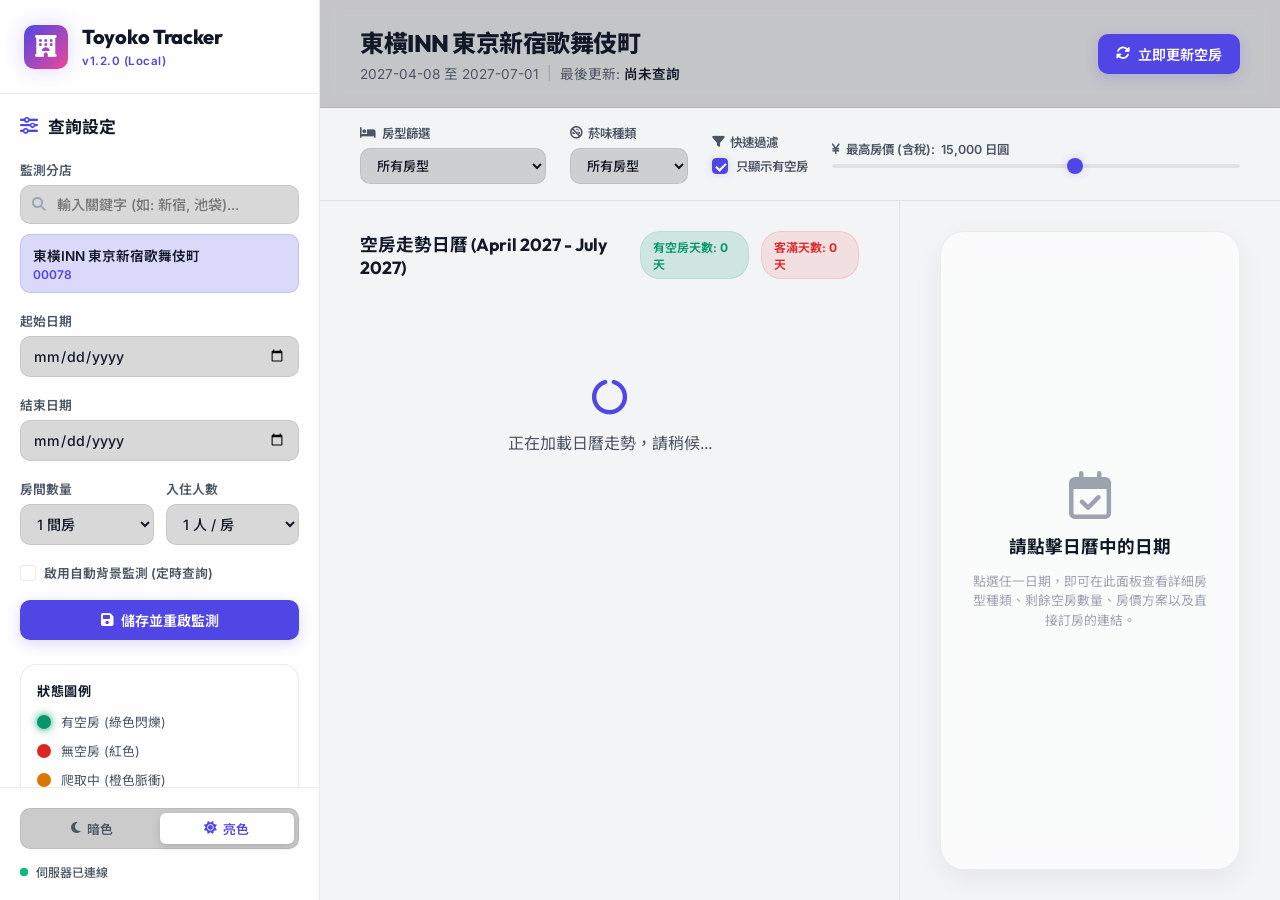
==== index.html @ a218a407 "Add files via upload" ====
<!DOCTYPE html>
<html lang="zh-TW" data-theme="light">
<head>
  <meta charset="UTF-8">
  <meta name="viewport" content="width=device-width, initial-scale=1.0">
  <meta name="theme-color" content="#6366f1">
  <title>東橫INN 空房智慧監測中心</title>
  
  <link rel="manifest" href="./manifest.json">
  <link rel="apple-touch-icon" href="./icon-192.png">
  
  <!-- Google Fonts: Outfit, Inter, Noto Sans TC -->
  <link rel="preconnect" href="https://fonts.googleapis.com">
  <link rel="preconnect" href="https://fonts.gstatic.com" crossorigin>
  <link href="https://fonts.googleapis.com/css2?family=Inter:wght@300;400;500;600;700&family=Outfit:wght@300;400;500;600;700;800&family=Noto+Sans+TC:wght@300;400;500;700&display=swap" rel="stylesheet">
  
  <!-- Local data script loaders (fallback for direct file:// opening) -->
  <script src="./config.js" defer></script>
  <script src="./data.js" defer></script>
  <script src="./hotels_db.js" defer></script>
  
  <!-- Stylesheet -->
  <link rel="stylesheet" href="./style.css">
  
  <!-- FontAwesome Icons (loaded via CDN) -->
  <link rel="stylesheet" href="https://cdnjs.cloudflare.com/ajax/libs/font-awesome/6.4.0/css/all.min.css">
</head>
<body>

  <!-- App Shell -->
  <div class="app-container">
    
    <!-- Sidebar Navigation & Config -->
    <aside class="sidebar">
      <div class="sidebar-header">
        <div class="brand-logo">
          <i class="fa-solid fa-hotel"></i>
        </div>
        <div class="brand-info">
          <h1>Toyoko Tracker</h1>
          <span class="version">v1.2.0 (Local)</span>
        </div>
      </div>

      <!-- Search Settings Card -->
      <div class="sidebar-content">
        <div class="settings-card">
          <div class="card-header">
            <i class="fa-solid fa-sliders"></i>
            <h2>查詢設定</h2>
          </div>
          
          <div class="settings-group">
            <!-- Hotel Selector -->
            <label for="hotel-search-input">監測分店</label>
            <div class="hotel-search-container">
              <div class="input-with-icon">
                <i class="fa-solid fa-magnifying-glass search-icon"></i>
                <input type="text" id="hotel-search-input" placeholder="輸入關鍵字 (如: 新宿, 池袋)..." autocomplete="off">
                <i class="fa-solid fa-circle-xmark clear-icon" id="clear-hotel-search" style="display:none;"></i>
              </div>
              <!-- Autocomplete dropdown list -->
              <div id="hotel-dropdown-list" class="autocomplete-dropdown" style="display:none;"></div>
            </div>
            <div id="selected-hotel-display" class="selected-hotel-badge">
              <span class="hotel-name">東橫INN 東京新宿歌舞伎町</span>
              <span class="hotel-code">00078</span>
            </div>
          </div>

          <div class="settings-group">
            <label for="start-date-input">起始日期</label>
            <input type="date" id="start-date-input" min="2026-06-06">
          </div>
          <div class="settings-group">
            <label for="end-date-input">結束日期</label>
            <input type="date" id="end-date-input" min="2026-06-06">
          </div>

          <div class="settings-row">
            <div class="settings-group">
              <label for="room-count-select">房間數量</label>
              <select id="room-count-select">
                <option value="1" selected>1 間房</option>
                <option value="2">2 間房</option>
                <option value="3">3 間房</option>
              </select>
            </div>
            <div class="settings-group">
              <label for="people-count-select">入住人數</label>
              <select id="people-count-select">
                <option value="1" selected>1 人 / 房</option>
                <option value="2">2 人 / 房</option>
                <option value="3">3 人 / 房</option>
              </select>
            </div>
          </div>

          <div class="settings-group">
            <label class="custom-checkbox">
              <input type="checkbox" id="auto-monitor-checkbox">
              <span class="checkmark"></span>
              <span>啟用自動背景監測 (定時查詢)</span>
            </label>
          </div>

          <div class="settings-group" id="monitor-interval-group" style="display: none;">
            <label for="monitor-interval-select">監測頻率</label>
            <select id="monitor-interval-select">
              <option value="10">每 10 分鐘</option>
              <option value="30" selected>每 30 分鐘</option>
              <option value="60">每 1 小時</option>
              <option value="120">每 2 小時</option>
              <option value="240">每 4 小時</option>
            </select>
          </div>

          <button id="save-config-btn" class="btn btn-primary">
            <i class="fa-solid fa-floppy-disk"></i>
            <span>儲存並重啟監測</span>
          </button>

          <div id="github-controls" style="display: none; flex-direction: column; gap: 10px; margin-top: 10px;">
            <button id="download-config-btn" class="btn btn-accent btn-block">
              <i class="fa-solid fa-download"></i>
              <span>下載雲端設定檔 (config.json)</span>
            </button>
            <button id="show-deploy-guide-btn" class="btn btn-primary btn-block" style="background: var(--color-primary);">
              <i class="fa-solid fa-book-open"></i>
              <span>GitHub 部署說明指引</span>
            </button>
          </div>
        </div>
        
        <!-- Legend Box -->
        <div class="legend-card">
          <h3>狀態圖例</h3>
          <div class="legend-list">
            <div class="legend-item">
              <span class="legend-color color-available"></span>
              <span>有空房 (綠色閃爍)</span>
            </div>
            <div class="legend-item">
              <span class="legend-color color-full"></span>
              <span>無空房 (紅色)</span>
            </div>
            <div class="legend-item">
              <span class="legend-color color-loading"></span>
              <span>爬取中 (橙色脈衝)</span>
            </div>
            <div class="legend-item">
              <span class="legend-color color-unchecked"></span>
              <span>未查詢 / 範圍外 (灰色)</span>
            </div>
          </div>
        </div>
      </div>
      
      <!-- Theme Switcher & Status -->
      <div class="sidebar-footer">
        <div class="theme-toggle">
          <button id="theme-btn-dark"><i class="fa-solid fa-moon"></i> 暗色</button>
          <button id="theme-btn-light" class="active"><i class="fa-solid fa-sun"></i> 亮色</button>
        </div>
        <div class="connection-status">
          <span class="ping-dot green"></span>
          <span class="status-text">伺服器已連線</span>
        </div>
      </div>
    </aside>

    <!-- Main Workspace -->
    <main class="main-workspace">
      
      <!-- Top Status Header -->
      <header class="top-header">
        <div class="header-left">
          <h2 id="dashboard-title">東橫INN 東京新宿歌舞伎町</h2>
          <p class="header-subtitle">
            <span id="date-range-display">2027-04-08 至 2027-07-01</span>
            <span class="separator">|</span>
            <span>最後更新: <span id="last-updated-display">尚未查詢</span></span>
          </p>
        </div>
        
        <div class="header-right">
          <!-- Refresh controls -->
          <div class="action-buttons">
            <button id="refresh-now-btn" class="btn btn-accent">
              <i class="fa-solid fa-rotate"></i>
              <span>立即更新空房</span>
            </button>
            <button id="stop-crawl-btn" class="btn btn-danger" style="display:none;">
              <i class="fa-solid fa-circle-stop"></i>
              <span>停止查詢</span>
            </button>
          </div>
        </div>
      </header>

      <!-- Progress Overlay Panel (Shows when crawling) -->
      <div id="crawler-progress-bar-container" class="progress-bar-container" style="display:none;">
        <div class="progress-bar-header">
          <div class="progress-status">
            <i class="fa-solid fa-circle-notch fa-spin status-spinner"></i>
            <span id="crawler-status-message">正在初始化爬蟲...</span>
          </div>
          <span id="crawler-progress-percent" class="progress-percent">0%</span>
        </div>
        <div class="progress-track">
          <div id="crawler-progress-fill" class="progress-fill" style="width: 0%;"></div>
        </div>
      </div>

      <!-- Filters Panel -->
      <div class="filters-bar">
        <div class="filter-item">
          <label for="filter-room-type"><i class="fa-solid fa-bed"></i> 房型篩選</label>
          <select id="filter-room-type">
            <option value="all">所有房型</option>
            <option value="single">單人房 (Single)</option>
            <option value="double">雙人房 (Double / Twin)</option>
          </select>
        </div>

        <div class="filter-item">
          <label for="filter-smoking"><i class="fa-solid fa-ban-smoking"></i> 菸味種類</label>
          <select id="filter-smoking">
            <option value="all">所有房型</option>
            <option value="non-smoking">禁菸房 Only</option>
            <option value="smoking">吸菸房 Only</option>
          </select>
        </div>

        <div class="filter-item">
          <label><i class="fa-solid fa-filter"></i> 快速過濾</label>
          <div class="checkbox-group">
            <label class="custom-checkbox">
              <input type="checkbox" id="filter-only-vacant" checked>
              <span class="checkmark"></span>
              <span>只顯示有空房</span>
            </label>
          </div>
        </div>
        
        <div class="filter-item flex-grow">
          <label for="filter-price-range"><i class="fa-solid fa-yen-sign"></i> 最高房價 (含稅): <span id="price-limit-display">15,000 日圓</span></label>
          <div class="range-slider-wrap">
            <input type="range" id="filter-price-range" min="5000" max="30000" step="500" value="20000">
          </div>
        </div>
      </div>

      <!-- Main Board Content -->
      <div class="dashboard-grid">
        
        <!-- Left Side: Heatmap Calendar Panel -->
        <section class="calendar-section">
          <div class="section-header">
            <h3>空房走勢日曆 (April 2027 - July 2027)</h3>
            <div class="summary-stats">
              <span class="badge badge-success">有空房天數: <strong id="total-available-days">0</strong> 天</span>
              <span class="badge badge-danger">客滿天數: <strong id="total-full-days">0</strong> 天</span>
            </div>
          </div>
          
          <div id="calendars-container" class="calendars-scroll-grid">
            <!-- Dynamically populated monthly calendars will be inserted here -->
            <div class="skeleton-placeholder">
              <i class="fa-solid fa-circle-notch fa-spin"></i>
              <p>正在加載日曆走勢，請稍候...</p>
            </div>
          </div>
        </section>
        
        <!-- Right Side: Date Detail Panel -->
        <section class="detail-section">
          <div class="detail-card glass">
            
            <div id="detail-header-empty" class="detail-empty-state">
              <i class="fa-regular fa-calendar-check"></i>
              <h4>請點擊日曆中的日期</h4>
              <p>點選任一日期，即可在此面板查看詳細房型種類、剩餘空房數量、房價方案以及直接訂房的連結。</p>
            </div>
            
            <div id="detail-content" style="display:none;">
              <div class="detail-card-header">
                <div class="detail-date-title">
                  <h3 id="selected-detail-date">2027-04-08</h3>
                  <span id="selected-detail-weekday" class="weekday-badge">星期四</span>
                </div>
                <div class="detail-hotel-badge" id="selected-detail-hotel">
                  東橫INN 新宿歌舞伎町
                </div>
              </div>

              <!-- Available Room List -->
              <div class="room-list-container">
                <h4>當日房型清單</h4>
                <div id="detail-rooms-list" class="rooms-list">
                  <!-- Dynamically populated room type cards -->
                </div>
              </div>

              <!-- Action buttons inside details panel -->
              <div class="detail-actions">
                <a id="direct-booking-link" href="#" target="_blank" class="btn btn-primary btn-block">
                  <i class="fa-solid fa-external-link"></i>
                  <span>前往東橫INN官網預訂此日</span>
                </a>
              </div>
            </div>
            
          </div>
        </section>

      </div>
    </main>
  </div>

  <!-- GitHub Deployment Guide Modal -->
  <div id="deploy-modal" class="modal-overlay" style="display: none;">
    <div class="modal-content glass">
      <div class="modal-header">
        <h3><i class="fa-solid fa-cloud-arrow-up"></i> GitHub 雲端部署指引說明</h3>
        <button id="close-modal-btn" class="modal-close-btn">&times;</button>
      </div>
      <div class="modal-body">
        <ol class="guide-steps">
          <li>
            <strong>第一步：註冊 GitHub 並建立儲存庫 (Repository)</strong>
            <p>前往 <a href="https://github.com/" target="_blank">GitHub 官網</a> 註冊帳號，然後建立一個全新的「公開 (Public)」儲存庫，命名為 <code>toyoko-tracker</code>。</p>
          </li>
          <li>
            <strong>第二步：上傳專案檔案</strong>
            <p>將目前資料夾中的所有程式檔案（包含 <code>index.html</code>, <code>style.css</code>, <code>app.js</code>, <code>crawl.js</code>, <code>manifest.json</code>, <code>sw.js</code>, <code>config.json</code>, <code>availability.json</code>...等）上傳到您剛建立的 GitHub 儲存庫中。（<code>.bat</code> 檔可不上傳）</p>
          </li>
          <li>
            <strong>第三步：建立 Telegram 機器人取得 Bot Token</strong>
            <p>在 Telegram 中搜尋並與官方的 <code>@BotFather</code> 開始對話，輸入指令 <code>/newbot</code>。按照指示為您的機器人命名並設定使用者名稱，成功後 <code>@BotFather</code> 會提供一串 **API Token**（例如：<code>123456:ABC-def...</code>），請複製下來。</p>
          </li>
          <li>
            <strong>第四步：取得您的 Telegram 個人 Chat ID</strong>
            <p>在 Telegram 中搜尋並與 <code>@userinfobot</code> 或 <code>@GetIDsBot</code> 開始對話，發送任何訊息給它，它會立刻回覆您的個人 **Id** 數字（例如：<code>987654321</code>），這就是您的 Chat ID，請複製下來。</p>
          </li>
          <li>
            <strong>第五步：在 GitHub 中設定加密 Secrets</strong>
            <p>在您的 GitHub 專案頁面中，點擊上排的 <strong>Settings</strong> -> 點選左欄 <strong>Secrets and variables</strong> 中的 <strong>Actions</strong> -> 點擊 <strong>New repository secret</strong>，建立以下兩個 Secrets：
              <br>1. 名稱：<code>TELEGRAM_BOT_TOKEN</code>，內容：貼上您的 Bot Token。
              <br>2. 名稱：<code>TELEGRAM_CHAT_ID</code>，內容：貼上您的個人 Chat ID 數字。
            </p>
          </li>
          <li>
            <strong>第六步：開啟 GitHub Pages 靜態網站網頁</strong>
            <p>在 <strong>Settings</strong> 頁面點擊左側的 <strong>Pages</strong> -> 將 Build and deployment 來源設為 <strong>Deploy from a branch</strong> -> Branch 選擇 <strong>main</strong>，目錄選擇 <strong>/ (root)</strong> -> 點擊 <strong>Save</strong>。</p>
          </li>
          <li>
            <strong>大功告成！</strong>
            <p>大約 1 分鐘後，您的網站將部署在 <code>https://[您的GitHub帳號].github.io/toyoko-tracker/</code>！雲端機器人會每 30 分鐘在背景幫您抓取，有房時會直接傳送 Telegram 訊息到您的手機！</p>
          </li>
        </ol>
      </div>
    </div>
  </div>

  <!-- Custom Tooltip -->
  <div id="calendar-tooltip" class="calendar-tooltip" style="display: none;"></div>

  <!-- Scripts -->
  <script src="./app.js"></script>
</body>
</html>
---- style.css ----
/* style.css */
/* Modern, Premium Glassmorphism Design System for Toyoko Tracker */

/* ==========================================
   1. DESIGN SYSTEM & CSS VARIABLES
   ========================================== */
:root {
  /* Common variables */
  --font-display: 'Outfit', 'Noto Sans TC', system-ui, sans-serif;
  --font-body: 'Inter', 'Noto Sans TC', system-ui, sans-serif;
  
  --radius-xs: 6px;
  --radius-sm: 10px;
  --radius-md: 16px;
  --radius-lg: 24px;
  
  --transition-fast: 0.15s cubic-bezier(0.4, 0, 0.2, 1);
  --transition-normal: 0.3s cubic-bezier(0.4, 0, 0.2, 1);
  --transition-slow: 0.5s cubic-bezier(0.4, 0, 0.2, 1);
  
  --sidebar-width: 320px;
  
  /* HSL Tailored Color Palette - Default Dark Theme */
  --bg-base: #0a0a0f;
  --bg-sidebar: rgba(13, 13, 20, 0.75);
  --bg-card: rgba(22, 22, 33, 0.5);
  --bg-card-solid: #161621;
  --border-color: rgba(255, 255, 255, 0.08);
  --border-focus: rgba(99, 102, 241, 0.5);
  
  --color-primary: #6366f1; /* Indigo */
  --color-primary-glow: rgba(99, 102, 241, 0.3);
  --color-accent: #f43f5e; /* Rose */
  --color-accent-glow: rgba(244, 63, 94, 0.3);
  
  --color-text-primary: #f4f4f5;
  --color-text-secondary: #a1a1aa;
  --color-text-muted: #52525b;
  
  /* Status Colors */
  --color-available: #10b981;
  --color-available-glow: rgba(16, 185, 129, 0.25);
  --color-available-hover: #34d399;
  
  --color-full: #ef4444;
  --color-full-glow: rgba(239, 68, 68, 0.15);
  
  --color-crawling: #f59e0b;
  --color-crawling-glow: rgba(245, 158, 11, 0.25);
  
  --color-unchecked: #27272a;
  
  --glass-bg: rgba(20, 20, 30, 0.55);
  --glass-border: rgba(255, 255, 255, 0.07);
  --glass-blur: 16px;
  --shadow-lg: 0 10px 40px rgba(0, 0, 0, 0.5);
  
  --gradient-welcome: linear-gradient(135deg, #1e1b4b 0%, #0c0a1f 100%);
  --glow-intensity: 0.15;
}

/* Light Theme Variables */
html[data-theme="light"] {
  --bg-base: #f3f4f6;
  --bg-sidebar: rgba(255, 255, 255, 0.85);
  --bg-card: rgba(255, 255, 255, 0.65);
  --bg-card-solid: #ffffff;
  --border-color: rgba(0, 0, 0, 0.08);
  --border-focus: rgba(79, 70, 229, 0.5);
  
  --color-primary: #4f46e5; /* Indigo Darker */
  --color-primary-glow: rgba(79, 70, 229, 0.2);
  --color-accent: #e11d48; /* Rose Darker */
  --color-accent-glow: rgba(225, 29, 72, 0.2);
  
  --color-text-primary: #111827;
  --color-text-secondary: #4b5563;
  --color-text-muted: #9ca3af;
  
  /* Status Colors */
  --color-available: #059669;
  --color-available-glow: rgba(5, 150, 105, 0.15);
  --color-available-hover: #10b981;
  
  --color-full: #dc2626;
  --color-full-glow: rgba(220, 38, 38, 0.1);
  
  --color-crawling: #d97706;
  --color-crawling-glow: rgba(217, 119, 6, 0.2);
  
  --color-unchecked: #e5e7eb;
  
  --glass-bg: rgba(255, 255, 255, 0.6);
  --glass-border: rgba(0, 0, 0, 0.06);
  --glass-blur: 16px;
  --shadow-lg: 0 10px 30px rgba(0, 0, 0, 0.06);
  
  --gradient-welcome: linear-gradient(135deg, #e0e7ff 0%, #f3f4f6 100%);
  --glow-intensity: 0.05;
}

/* ==========================================
   2. BASE RESET & GENERAL STYLES
   ========================================== */
* {
  box-sizing: border-box;
  margin: 0;
  padding: 0;
}

body {
  background-color: var(--bg-base);
  color: var(--color-text-primary);
  font-family: var(--font-body);
  overflow: hidden;
  height: 100vh;
  display: flex;
  transition: background-color var(--transition-normal), color var(--transition-normal);
}

input, select, button {
  font-family: inherit;
  color: inherit;
}

/* Scrollbar Styles */
::-webkit-scrollbar {
  width: 8px;
  height: 8px;
}
::-webkit-scrollbar-track {
  background: transparent;
}
::-webkit-scrollbar-thumb {
  background: var(--color-text-muted);
  border-radius: 4px;
}
::-webkit-scrollbar-thumb:hover {
  background: var(--color-text-secondary);
}

/* ==========================================
   3. APP CONTAINER & SIDEBAR
   ========================================== */
.app-container {
  display: flex;
  width: 100vw;
  height: 100vh;
  overflow: hidden;
}

.sidebar {
  width: var(--sidebar-width);
  height: 100%;
  background: var(--bg-sidebar);
  backdrop-filter: blur(var(--glass-blur));
  border-right: 1px solid var(--border-color);
  display: flex;
  flex-direction: column;
  flex-shrink: 0;
  transition: all var(--transition-normal);
  z-index: 10;
}

.sidebar-header {
  padding: 24px;
  display: flex;
  align-items: center;
  gap: 14px;
  border-bottom: 1px solid var(--border-color);
}

.brand-logo {
  width: 44px;
  height: 44px;
  border-radius: var(--radius-sm);
  background: linear-gradient(135deg, var(--color-primary) 0%, #ec4899 100%);
  display: flex;
  align-items: center;
  justify-content: center;
  color: #ffffff;
  box-shadow: 0 0 20px var(--color-primary-glow);
  font-size: 1.35rem;
}

.brand-info h1 {
  font-family: var(--font-display);
  font-size: 1.25rem;
  font-weight: 800;
  letter-spacing: -0.3px;
}

.brand-info .version {
  font-size: 0.72rem;
  color: var(--color-primary);
  font-weight: 600;
  letter-spacing: 0.5px;
}

.sidebar-content {
  flex: 1;
  overflow-y: auto;
  padding: 20px;
  display: flex;
  flex-direction: column;
  gap: 24px;
}

/* Settings Card */
.settings-card {
  display: flex;
  flex-direction: column;
  gap: 18px;
}

.card-header {
  display: flex;
  align-items: center;
  gap: 10px;
  margin-bottom: 4px;
}

.card-header i {
  color: var(--color-primary);
  font-size: 1.1rem;
}

.card-header h2 {
  font-family: var(--font-display);
  font-size: 1.05rem;
  font-weight: 700;
}

.settings-group {
  display: flex;
  flex-direction: column;
  gap: 6px;
}

.settings-group label {
  font-size: 0.8rem;
  font-weight: 600;
  color: var(--color-text-secondary);
}

/* Hotel Search / Autocomplete Box */
.hotel-search-container {
  position: relative;
}

.input-with-icon {
  position: relative;
  width: 100%;
}

.input-with-icon input {
  width: 100%;
  padding: 10px 36px 10px 36px;
  border: 1px solid var(--border-color);
  border-radius: var(--radius-sm);
  background: rgba(0, 0, 0, 0.15);
  font-size: 0.88rem;
  font-weight: 500;
  transition: all var(--transition-fast);
}

.input-with-icon input:focus {
  outline: none;
  border-color: var(--color-primary);
  background: var(--bg-card-solid);
  box-shadow: 0 0 0 3px var(--color-primary-glow);
}

.search-icon {
  position: absolute;
  left: 12px;
  top: 50%;
  transform: translateY(-50%);
  color: var(--color-text-muted);
  font-size: 0.85rem;
}

.clear-icon {
  position: absolute;
  right: 12px;
  top: 50%;
  transform: translateY(-50%);
  color: var(--color-text-muted);
  font-size: 0.95rem;
  cursor: pointer;
}

.clear-icon:hover {
  color: var(--color-text-secondary);
}

.autocomplete-dropdown {
  position: absolute;
  top: calc(100% + 6px);
  left: 0;
  right: 0;
  max-height: 280px;
  overflow-y: auto;
  background: var(--bg-card-solid);
  border: 1px solid var(--border-color);
  border-radius: var(--radius-sm);
  box-shadow: var(--shadow-lg);
  z-index: 50;
}

.autocomplete-group-title {
  padding: 8px 12px 4px;
  font-size: 0.7rem;
  font-weight: 700;
  text-transform: uppercase;
  color: var(--color-primary);
  letter-spacing: 0.8px;
  background: rgba(0, 0, 0, 0.05);
}

.autocomplete-item {
  padding: 10px 12px;
  font-size: 0.85rem;
  cursor: pointer;
  transition: all var(--transition-fast);
  display: flex;
  justify-content: space-between;
  align-items: center;
}

.autocomplete-item:hover {
  background: var(--color-primary-glow);
  color: #ffffff;
}

.autocomplete-item .hotel-code-badge {
  font-size: 0.72rem;
  padding: 2px 6px;
  background: var(--border-color);
  border-radius: 4px;
  color: var(--color-text-secondary);
}

.selected-hotel-badge {
  display: flex;
  flex-direction: column;
  gap: 2px;
  padding: 10px 12px;
  background: var(--color-primary-glow);
  border: 1px solid rgba(99, 102, 241, 0.2);
  border-radius: var(--radius-sm);
  margin-top: 4px;
}

.selected-hotel-badge .hotel-name {
  font-size: 0.85rem;
  font-weight: 600;
  color: var(--color-text-primary);
}

.selected-hotel-badge .hotel-code {
  font-size: 0.75rem;
  color: var(--color-primary);
  font-weight: 600;
}

.settings-row {
  display: flex;
  gap: 12px;
}

.settings-row .settings-group {
  flex: 1;
}

.settings-card input[type="date"],
.settings-card select {
  width: 100%;
  padding: 10px 12px;
  border: 1px solid var(--border-color);
  border-radius: var(--radius-sm);
  background: rgba(0, 0, 0, 0.15);
  font-size: 0.88rem;
  font-weight: 500;
  transition: all var(--transition-fast);
}

.settings-card input[type="date"]:focus,
.settings-card select:focus {
  outline: none;
  border-color: var(--color-primary);
  background: var(--bg-card-solid);
  box-shadow: 0 0 0 3px var(--color-primary-glow);
}

/* Legend Card */
.legend-card {
  padding: 16px;
  background: rgba(255, 255, 255, 0.02);
  border: 1px solid var(--border-color);
  border-radius: var(--radius-md);
}

.legend-card h3 {
  font-size: 0.82rem;
  font-weight: 700;
  text-transform: uppercase;
  letter-spacing: 0.5px;
  margin-bottom: 12px;
}

.legend-list {
  display: flex;
  flex-direction: column;
  gap: 10px;
}

.legend-item {
  display: flex;
  align-items: center;
  gap: 10px;
  font-size: 0.8rem;
  color: var(--color-text-secondary);
}

.legend-color {
  width: 14px;
  height: 14px;
  border-radius: 50%;
  display: inline-block;
  flex-shrink: 0;
}

.color-available {
  background-color: var(--color-available);
  box-shadow: 0 0 8px var(--color-available);
  animation: pulse-green 2s infinite;
}

.color-full {
  background-color: var(--color-full);
}

.color-loading {
  background-color: var(--color-crawling);
  animation: pulse-orange 1.5s infinite;
}

.color-unchecked {
  background-color: var(--color-unchecked);
  border: 1px solid rgba(255,255,255,0.05);
}

/* Sidebar Footer */
.sidebar-footer {
  padding: 20px;
  border-top: 1px solid var(--border-color);
  display: flex;
  flex-direction: column;
  gap: 14px;
}

.theme-toggle {
  display: flex;
  background: rgba(0, 0, 0, 0.2);
  border: 1px solid var(--border-color);
  border-radius: var(--radius-sm);
  padding: 4px;
}

.theme-toggle button {
  flex: 1;
  padding: 6px 0;
  border: none;
  background: transparent;
  font-size: 0.8rem;
  font-weight: 600;
  border-radius: var(--radius-xs);
  cursor: pointer;
  display: flex;
  align-items: center;
  justify-content: center;
  gap: 6px;
  color: var(--color-text-secondary);
  transition: all var(--transition-fast);
}

.theme-toggle button.active {
  background: var(--bg-card-solid);
  color: var(--color-primary);
  box-shadow: 0 2px 8px rgba(0, 0, 0, 0.15);
}

.connection-status {
  display: flex;
  align-items: center;
  gap: 8px;
  font-size: 0.75rem;
  color: var(--color-text-secondary);
  font-weight: 500;
}

.ping-dot {
  width: 8px;
  height: 8px;
  border-radius: 50%;
  position: relative;
}

.ping-dot.green {
  background-color: #10b981;
}

.ping-dot.green::after {
  content: '';
  position: absolute;
  width: 100%;
  height: 100%;
  background-color: #10b981;
  border-radius: 50%;
  animation: ping 1.5s infinite;
  left: 0;
  top: 0;
}

/* ==========================================
   4. MAIN WORKSPACE
   ========================================== */
.main-workspace {
  flex: 1;
  height: 100%;
  display: flex;
  flex-direction: column;
  overflow: hidden;
  position: relative;
}

/* Header */
.top-header {
  padding: 24px 40px;
  border-bottom: 1px solid var(--border-color);
  display: flex;
  justify-content: space-between;
  align-items: center;
  background: rgba(10, 10, 15, 0.2);
  backdrop-filter: blur(10px);
}

.header-left h2 {
  font-family: var(--font-display);
  font-size: 1.5rem;
  font-weight: 800;
  letter-spacing: -0.5px;
}

.header-subtitle {
  font-size: 0.85rem;
  color: var(--color-text-secondary);
  display: flex;
  align-items: center;
  gap: 8px;
  margin-top: 4px;
}

.header-subtitle .separator {
  color: var(--color-text-muted);
}

.header-subtitle #last-updated-display {
  font-weight: 600;
  color: var(--color-text-primary);
}

/* Buttons */
.btn {
  padding: 10px 18px;
  border-radius: var(--radius-sm);
  font-size: 0.88rem;
  font-weight: 600;
  border: none;
  cursor: pointer;
  display: flex;
  align-items: center;
  justify-content: center;
  gap: 8px;
  transition: all var(--transition-fast);
}

.btn-primary {
  background: var(--color-primary);
  color: #ffffff;
  box-shadow: 0 4px 14px var(--color-primary-glow);
}

.btn-primary:hover {
  background: #4f46e5;
  transform: translateY(-1px);
  box-shadow: 0 6px 20px var(--color-primary-glow);
}

.btn-primary:active {
  transform: translateY(0);
}

.btn-accent {
  background: var(--color-primary);
  color: #ffffff;
  box-shadow: 0 4px 14px var(--color-primary-glow);
}

.btn-accent:hover {
  background: #4f46e5;
  transform: translateY(-1px);
}

.btn-danger {
  background: var(--color-accent);
  color: #ffffff;
  box-shadow: 0 4px 14px var(--color-accent-glow);
}

.btn-danger:hover {
  background: #e11d48;
  transform: translateY(-1px);
}

.btn-block {
  width: 100%;
}

/* Progress Bar Panel */
.progress-bar-container {
  padding: 16px 40px;
  background: rgba(245, 158, 11, 0.05);
  border-bottom: 1px solid rgba(245, 158, 11, 0.15);
  display: flex;
  flex-direction: column;
  gap: 8px;
}

.progress-bar-header {
  display: flex;
  justify-content: space-between;
  align-items: center;
  font-size: 0.85rem;
}

.progress-status {
  display: flex;
  align-items: center;
  gap: 8px;
  font-weight: 600;
  color: var(--color-crawling);
}

.status-spinner {
  font-size: 0.95rem;
}

.progress-percent {
  font-weight: 700;
  color: var(--color-crawling);
}

.progress-track {
  height: 6px;
  background: rgba(255, 255, 255, 0.05);
  border-radius: 3px;
  overflow: hidden;
  position: relative;
}

.progress-fill {
  height: 100%;
  background: linear-gradient(90deg, #f59e0b, #fbbf24);
  border-radius: 3px;
  width: 0%;
  transition: width 0.3s ease-out;
  box-shadow: 0 0 10px rgba(245, 158, 11, 0.5);
}

/* Filters Bar */
.filters-bar {
  padding: 16px 40px;
  background: rgba(255, 255, 255, 0.01);
  border-bottom: 1px solid var(--border-color);
  display: flex;
  align-items: center;
  gap: 24px;
  flex-wrap: wrap;
}

.filter-item {
  display: flex;
  flex-direction: column;
  gap: 6px;
}

.filter-item.flex-grow {
  flex: 1;
  min-width: 220px;
}

.filter-item label {
  font-size: 0.78rem;
  font-weight: 600;
  color: var(--color-text-secondary);
  display: flex;
  align-items: center;
  gap: 6px;
}

.filter-item select {
  padding: 8px 12px;
  border-radius: var(--radius-sm);
  background: rgba(0, 0, 0, 0.15);
  border: 1px solid var(--border-color);
  font-size: 0.82rem;
  font-weight: 500;
}

.filter-item select:focus {
  outline: none;
  border-color: var(--color-primary);
}

/* Checkbox Styling */
.custom-checkbox {
  display: flex;
  align-items: center;
  position: relative;
  padding-left: 24px;
  cursor: pointer;
  font-size: 0.82rem;
  font-weight: 600;
  user-select: none;
}

.custom-checkbox input {
  position: absolute;
  opacity: 0;
  cursor: pointer;
  height: 0;
  width: 0;
}

.checkmark {
  position: absolute;
  left: 0;
  height: 16px;
  width: 16px;
  background-color: rgba(255, 255, 255, 0.05);
  border: 1px solid var(--border-color);
  border-radius: 4px;
  transition: all var(--transition-fast);
}

.custom-checkbox:hover input ~ .checkmark {
  border-color: var(--color-primary);
}

.custom-checkbox input:checked ~ .checkmark {
  background-color: var(--color-primary);
  border-color: var(--color-primary);
  box-shadow: 0 0 8px var(--color-primary-glow);
}

.checkmark:after {
  content: "";
  position: absolute;
  display: none;
}

.custom-checkbox input:checked ~ .checkmark:after {
  display: block;
}

.custom-checkbox .checkmark:after {
  left: 5px;
  top: 2px;
  width: 4px;
  height: 8px;
  border: solid white;
  border-width: 0 2px 2px 0;
  transform: rotate(45deg);
}

/* Price Range Slider */
.range-slider-wrap {
  display: flex;
  align-items: center;
  width: 100%;
}

.range-slider-wrap input[type="range"] {
  -webkit-appearance: none;
  width: 100%;
  height: 4px;
  border-radius: 2px;
  background: var(--border-color);
  outline: none;
}

.range-slider-wrap input[type="range"]::-webkit-slider-thumb {
  -webkit-appearance: none;
  appearance: none;
  width: 16px;
  height: 16px;
  border-radius: 50%;
  background: var(--color-primary);
  cursor: pointer;
  box-shadow: 0 0 10px var(--color-primary-glow);
  transition: all var(--transition-fast);
}

.range-slider-wrap input[type="range"]::-webkit-slider-thumb:hover {
  transform: scale(1.2);
}

/* ==========================================
   5. DASHBOARD GRID & CALENDARS
   ========================================== */
.dashboard-grid {
  flex: 1;
  display: flex;
  overflow: hidden;
}

.calendar-section {
  flex: 1;
  padding: 30px 40px;
  display: flex;
  flex-direction: column;
  gap: 20px;
  overflow-y: auto;
  border-right: 1px solid var(--border-color);
}

.section-header {
  display: flex;
  justify-content: space-between;
  align-items: center;
}

.section-header h3 {
  font-family: var(--font-display);
  font-size: 1.1rem;
  font-weight: 700;
}

.summary-stats {
  display: flex;
  gap: 12px;
}

.badge {
  padding: 6px 12px;
  border-radius: 20px;
  font-size: 0.75rem;
  font-weight: 600;
}

.badge-success {
  background: var(--color-available-glow);
  color: var(--color-available);
  border: 1px solid rgba(16, 185, 129, 0.15);
}

.badge-danger {
  background: var(--color-full-glow);
  color: var(--color-full);
  border: 1px solid rgba(239, 68, 68, 0.15);
}

.calendars-scroll-grid {
  display: flex;
  flex-direction: column;
  gap: 40px;
  padding-bottom: 40px;
}

/* Month Calendar Card */
.month-calendar {
  background: var(--glass-bg);
  border: 1px solid var(--glass-border);
  backdrop-filter: blur(var(--glass-blur));
  border-radius: var(--radius-md);
  padding: 24px;
  box-shadow: var(--shadow-lg);
}

.month-title {
  font-family: var(--font-display);
  font-size: 1.15rem;
  font-weight: 800;
  margin-bottom: 18px;
  color: var(--color-text-primary);
  border-left: 4px solid var(--color-primary);
  padding-left: 10px;
}

.calendar-grid {
  display: grid;
  grid-template-columns: repeat(7, 1fr);
  gap: 8px;
}

.weekday-header {
  text-align: center;
  font-size: 0.75rem;
  font-weight: 700;
  color: var(--color-text-muted);
  padding: 6px 0;
  text-transform: uppercase;
  letter-spacing: 0.5px;
}

/* Calendar Day Cells */
.calendar-day {
  aspect-ratio: 1;
  border-radius: var(--radius-sm);
  border: 1px solid var(--border-color);
  background: var(--color-unchecked);
  display: flex;
  flex-direction: column;
  justify-content: space-between;
  padding: 8px;
  cursor: pointer;
  transition: all var(--transition-fast);
  position: relative;
  overflow: hidden;
}

.day-number {
  font-size: 0.95rem;
  font-weight: 700;
  color: var(--color-text-secondary);
}

.day-price {
  font-size: 0.7rem;
  font-weight: 600;
  text-align: right;
  color: var(--color-text-muted);
}

/* Day Cell States */
.calendar-day.empty-day {
  background: transparent;
  border-color: transparent;
  cursor: default;
  pointer-events: none;
}

.calendar-day.unchecked-day {
  background: var(--color-unchecked);
  cursor: default;
  opacity: 0.35;
}

.calendar-day.day-vacant {
  background: var(--color-available-glow);
  border-color: rgba(16, 185, 129, 0.3);
  box-shadow: 0 0 10px rgba(16, 185, 129, 0.05);
}

.calendar-day.day-vacant .day-number {
  color: #ffffff;
}

.calendar-day.day-vacant .day-price {
  color: var(--color-available);
}

.calendar-day.day-vacant:hover {
  transform: translateY(-2px) scale(1.03);
  border-color: var(--color-available);
  box-shadow: 0 0 16px var(--color-available-glow);
}

.calendar-day.day-full {
  background: var(--color-full-glow);
  border-color: rgba(239, 68, 68, 0.2);
  opacity: 0.85;
}

.calendar-day.day-full .day-number {
  color: rgba(255, 255, 255, 0.65);
}

.calendar-day.day-full .day-price {
  color: var(--color-full);
}

.calendar-day.day-full:hover {
  transform: translateY(-2px);
  border-color: var(--color-full);
}

.calendar-day.day-crawling {
  background: var(--color-crawling-glow);
  border-color: var(--color-crawling);
  animation: pulse-orange 1.5s infinite;
}

.calendar-day.day-crawling .day-number {
  color: #ffffff;
}

/* Selected Day state */
.calendar-day.selected-day {
  border-color: var(--color-primary) !important;
  box-shadow: 0 0 16px var(--color-primary-glow) !important;
  transform: scale(1.05);
  z-index: 5;
}

/* Skeleton Placeholder Loader */
.skeleton-placeholder {
  display: flex;
  flex-direction: column;
  align-items: center;
  justify-content: center;
  gap: 16px;
  padding: 80px 0;
  color: var(--color-text-secondary);
}

.skeleton-placeholder i {
  font-size: 2.2rem;
  color: var(--color-primary);
}

/* ==========================================
   6. DETAIL DISPLAY PANEL
   ========================================== */
.detail-section {
  width: 380px;
  flex-shrink: 0;
  padding: 30px 40px;
  overflow-y: auto;
  display: flex;
  flex-direction: column;
}

.detail-card {
  height: 100%;
  border-radius: var(--radius-lg);
  padding: 28px;
  display: flex;
  flex-direction: column;
  justify-content: space-between;
  box-shadow: var(--shadow-lg);
}

.detail-card.glass {
  background: var(--glass-bg);
  border: 1px solid var(--glass-border);
  backdrop-filter: blur(var(--glass-blur));
}

#detail-content {
  display: flex;
  flex-direction: column;
  height: 100%;
  flex: 1;
}

.detail-empty-state {
  flex: 1;
  display: flex;
  flex-direction: column;
  align-items: center;
  justify-content: center;
  text-align: center;
  color: var(--color-text-secondary);
  gap: 14px;
}

.detail-empty-state i {
  font-size: 3rem;
  color: var(--color-text-muted);
}

.detail-empty-state h4 {
  font-family: var(--font-display);
  font-size: 1.1rem;
  font-weight: 700;
  color: var(--color-text-primary);
}

.detail-empty-state p {
  font-size: 0.8rem;
  line-height: 1.5;
  color: var(--color-text-muted);
}

.detail-card-header {
  border-bottom: 1px solid var(--border-color);
  padding-bottom: 20px;
  margin-bottom: 20px;
}

.detail-date-title {
  display: flex;
  align-items: center;
  justify-content: space-between;
}

.detail-date-title h3 {
  font-family: var(--font-display);
  font-size: 1.5rem;
  font-weight: 800;
  letter-spacing: -0.3px;
}

.weekday-badge {
  font-size: 0.72rem;
  padding: 4px 10px;
  border-radius: 12px;
  font-weight: 700;
  background: var(--color-primary-glow);
  color: var(--color-primary);
  border: 1px solid rgba(99, 102, 241, 0.15);
}

.detail-hotel-badge {
  font-size: 0.8rem;
  color: var(--color-text-secondary);
  font-weight: 500;
  margin-top: 6px;
}

.room-list-container {
  flex: 1;
  overflow-y: auto;
  margin-bottom: 24px;
  padding-right: 4px;
}

.room-list-container h4 {
  font-size: 0.85rem;
  font-weight: 700;
  color: var(--color-text-muted);
  text-transform: uppercase;
  letter-spacing: 0.5px;
  margin-bottom: 14px;
}

.rooms-list {
  display: flex;
  flex-direction: column;
  gap: 16px;
}

/* Room Item Card */
.room-item-card {
  background: rgba(255, 255, 255, 0.02);
  border: 1px solid var(--border-color);
  border-radius: var(--radius-md);
  padding: 16px;
  display: flex;
  flex-direction: column;
  gap: 12px;
  transition: all var(--transition-fast);
}

.room-item-card:hover {
  background: rgba(255, 255, 255, 0.04);
  border-color: rgba(255, 255, 255, 0.15);
}

.room-item-header {
  display: flex;
  justify-content: space-between;
  align-items: flex-start;
}

.room-name-wrap h5 {
  font-size: 0.92rem;
  font-weight: 700;
}

.room-specs {
  display: flex;
  gap: 8px;
  margin-top: 4px;
}

.spec-pill {
  font-size: 0.65rem;
  font-weight: 600;
  padding: 2px 6px;
  border-radius: 4px;
  background: rgba(255, 255, 255, 0.05);
  color: var(--color-text-secondary);
}

.spec-pill.smoking {
  background: rgba(239, 68, 68, 0.1);
  color: #f87171;
}

.spec-pill.non-smoking {
  background: rgba(16, 185, 129, 0.1);
  color: #34d399;
}

.room-vacancy-badge {
  font-size: 0.72rem;
  font-weight: 700;
  padding: 4px 8px;
  border-radius: 6px;
  text-align: center;
}

.room-vacancy-badge.available {
  background: var(--color-available-glow);
  color: var(--color-available);
}

.room-vacancy-badge.full {
  background: var(--color-full-glow);
  color: var(--color-full);
}

.room-plans-list {
  display: flex;
  flex-direction: column;
  gap: 6px;
  border-top: 1px dashed var(--border-color);
  padding-top: 10px;
}

.plan-item {
  display: flex;
  justify-content: space-between;
  align-items: center;
  font-size: 0.8rem;
}

.plan-title {
  color: var(--color-text-secondary);
  font-weight: 500;
}

.plan-price-wrap {
  text-align: right;
}

.plan-price-value {
  font-weight: 700;
  font-size: 0.95rem;
  color: var(--color-primary);
}

.plan-price-label {
  font-size: 0.6rem;
  color: var(--color-text-muted);
}

/* ==========================================
   7. TOOLTIPS & UTILITIES
   ========================================== */
.calendar-tooltip {
  position: absolute;
  padding: 8px 12px;
  background: var(--bg-card-solid);
  border: 1px solid var(--border-color);
  border-radius: var(--radius-xs);
  font-size: 0.75rem;
  box-shadow: var(--shadow-lg);
  pointer-events: none;
  z-index: 100;
  max-width: 220px;
  animation: fadeIn var(--transition-fast) forwards;
}

@keyframes fadeIn {
  from { opacity: 0; transform: translateY(4px); }
  to { opacity: 1; transform: translateY(0); }
}

@keyframes ping {
  0% { transform: scale(1); opacity: 0.8; }
  100% { transform: scale(2.4); opacity: 0; }
}

@keyframes pulse-green {
  0% { box-shadow: 0 0 0 0 rgba(16, 185, 129, 0.4); }
  70% { box-shadow: 0 0 0 6px rgba(16, 185, 129, 0); }
  100% { box-shadow: 0 0 0 0 rgba(16, 185, 129, 0); }
}

@keyframes pulse-orange {
  0% { box-shadow: 0 0 0 0 rgba(245, 158, 11, 0.5); }
  70% { box-shadow: 0 0 0 8px rgba(245, 158, 11, 0); }
  100% { box-shadow: 0 0 0 0 rgba(245, 158, 11, 0); }
}

/* ==========================================
   8. RESPONSIVE MEDIA QUERIES
   ========================================== */
@media (max-width: 1200px) {
  .app-container {
    flex-direction: column;
    overflow-y: auto;
    height: auto;
  }
  .sidebar {
    width: 100%;
    height: auto;
    border-right: none;
    border-bottom: 1px solid var(--border-color);
  }
  .main-workspace {
    height: auto;
  }
  .dashboard-grid {
    flex-direction: column;
    height: auto;
    overflow: visible;
  }
  .calendar-section {
    border-right: none;
    border-bottom: 1px solid var(--border-color);
    overflow-y: visible;
  }
  .detail-section {
    width: 100%;
    overflow-y: visible;
  }
}

/* ==========================================
   9. MODAL STYLING
   ========================================== */
.modal-overlay {
  position: fixed;
  top: 0;
  left: 0;
  width: 100vw;
  height: 100vh;
  background: rgba(0, 0, 0, 0.6);
  backdrop-filter: blur(8px);
  display: flex;
  align-items: center;
  justify-content: center;
  z-index: 1000;
  opacity: 0;
  animation: fadeIn var(--transition-fast) forwards;
}

.modal-content {
  background: var(--bg-card-solid);
  border: 1px solid var(--border-color);
  border-radius: var(--radius-lg);
  width: 90%;
  max-width: 650px;
  max-height: 85vh;
  overflow-y: auto;
  padding: 30px;
  box-shadow: var(--shadow-lg);
  position: relative;
  display: flex;
  flex-direction: column;
}

.modal-content.glass {
  background: var(--glass-bg);
  border: 1px solid var(--glass-border);
  backdrop-filter: blur(var(--glass-blur));
}

.modal-header {
  display: flex;
  justify-content: space-between;
  align-items: center;
  border-bottom: 1px solid var(--border-color);
  padding-bottom: 16px;
  margin-bottom: 20px;
}

.modal-header h3 {
  font-family: var(--font-display);
  font-size: 1.25rem;
  font-weight: 700;
  display: flex;
  align-items: center;
  gap: 10px;
  color: var(--color-primary);
}

.modal-close-btn {
  background: transparent;
  border: none;
  font-size: 1.8rem;
  font-weight: 300;
  cursor: pointer;
  color: var(--color-text-secondary);
  line-height: 1;
  transition: color var(--transition-fast);
}

.modal-close-btn:hover {
  color: var(--color-accent);
}

.modal-body {
  overflow-y: auto;
}

.guide-steps {
  padding-left: 20px;
  display: flex;
  flex-direction: column;
  gap: 20px;
}

.guide-steps li {
  font-size: 0.9rem;
  line-height: 1.6;
  color: var(--color-text-primary);
}

.guide-steps li strong {
  display: block;
  font-size: 0.95rem;
  margin-bottom: 6px;
  color: var(--color-primary);
}

.guide-steps li p {
  color: var(--color-text-secondary);
  font-size: 0.85rem;
}

.guide-steps li code {
  background: rgba(255, 255, 255, 0.08);
  padding: 2px 6px;
  border-radius: 4px;
  font-family: monospace;
  font-size: 0.85rem;
  color: var(--color-accent);
}

.guide-steps li a {
  color: var(--color-primary);
  text-decoration: none;
  font-weight: 600;
  border-bottom: 1px dashed var(--color-primary);
}

.guide-steps li a:hover {
  color: var(--color-available-hover);
  border-bottom-color: var(--color-available-hover);
}
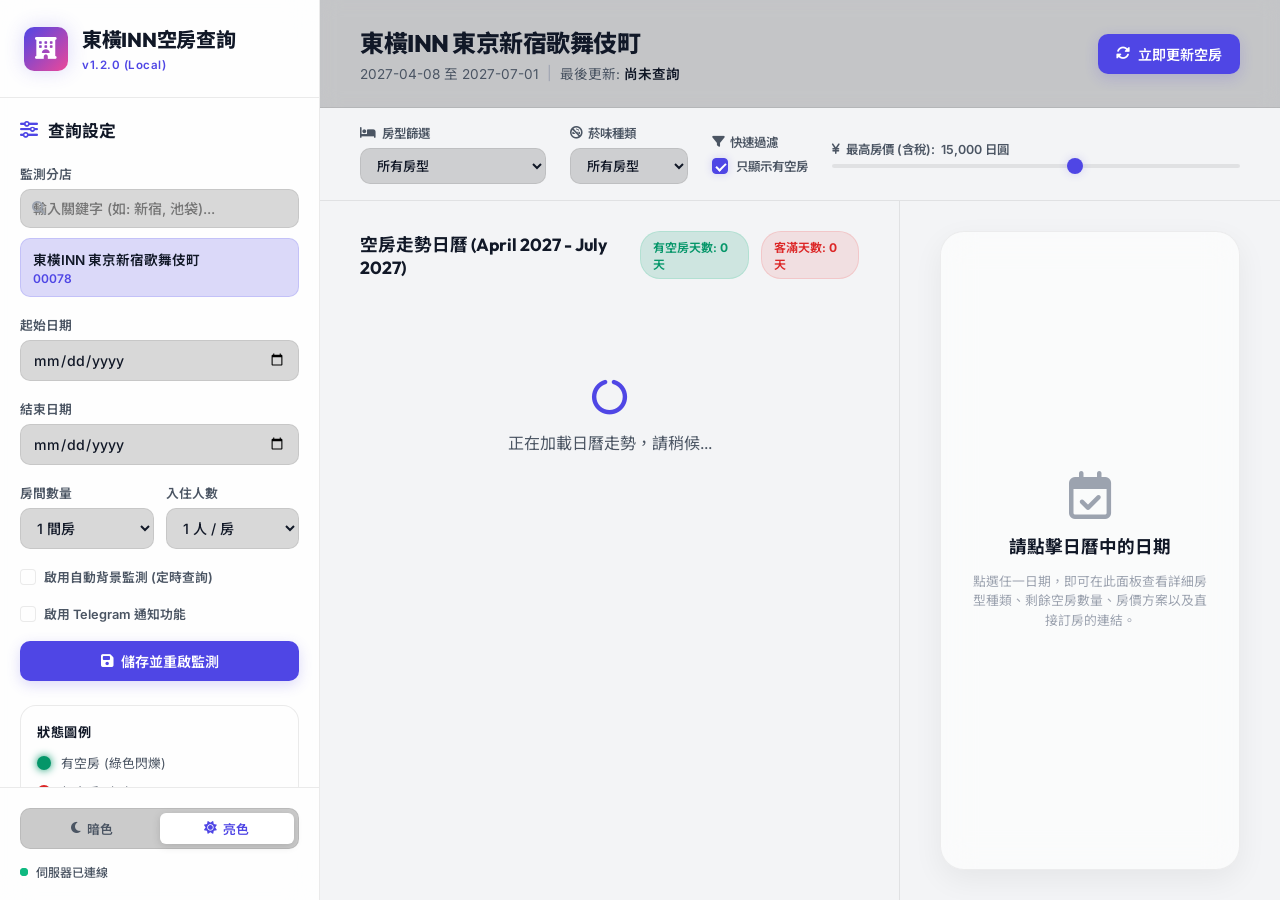
==== commit e888a42d: "Add files via upload" ====
--- a/index.html
+++ b/index.html
@@ -4,7 +4,7 @@
   <meta charset="UTF-8">
   <meta name="viewport" content="width=device-width, initial-scale=1.0">
   <meta name="theme-color" content="#6366f1">
-  <title>東橫INN 空房智慧監測中心</title>
+  <title>東橫INN空房查詢</title>
   
   <link rel="manifest" href="./manifest.json">
   <link rel="apple-touch-icon" href="./icon-192.png">
@@ -37,7 +37,7 @@
           <i class="fa-solid fa-hotel"></i>
         </div>
         <div class="brand-info">
-          <h1>Toyoko Tracker</h1>
+          <h1>東橫INN空房查詢</h1>
           <span class="version">v1.2.0 (Local)</span>
         </div>
       </div>
@@ -107,28 +107,60 @@
           <div class="settings-group" id="monitor-interval-group" style="display: none;">
             <label for="monitor-interval-select">監測頻率</label>
             <select id="monitor-interval-select">
+              <option value="5" selected>每 5 分鐘</option>
               <option value="10">每 10 分鐘</option>
-              <option value="30" selected>每 30 分鐘</option>
+              <option value="30">每 30 分鐘</option>
               <option value="60">每 1 小時</option>
               <option value="120">每 2 小時</option>
               <option value="240">每 4 小時</option>
             </select>
           </div>
 
+          <!-- Telegram 通知設定 -->
+          <div class="settings-group">
+            <label class="custom-checkbox">
+              <input type="checkbox" id="telegram-notify-checkbox">
+              <span class="checkmark"></span>
+              <span>啟用 Telegram 通知功能</span>
+            </label>
+          </div>
+
+          <div class="settings-group" id="telegram-config-group" style="display: none;">
+            <label for="telegram-bot-token-input">Telegram Bot Token</label>
+            <input type="text" id="telegram-bot-token-input" placeholder="例如: 123456:ABC-def..." autocomplete="off">
+            <label for="telegram-chat-id-input" style="margin-top: 8px;">Telegram Chat ID</label>
+            <input type="text" id="telegram-chat-id-input" placeholder="例如: 987654321" autocomplete="off">
+          </div>
+
           <button id="save-config-btn" class="btn btn-primary">
             <i class="fa-solid fa-floppy-disk"></i>
             <span>儲存並重啟監測</span>
           </button>
 
           <div id="github-controls" style="display: none; flex-direction: column; gap: 10px; margin-top: 10px;">
-            <button id="download-config-btn" class="btn btn-accent btn-block">
-              <i class="fa-solid fa-download"></i>
-              <span>下載雲端設定檔 (config.json)</span>
-            </button>
-            <button id="show-deploy-guide-btn" class="btn btn-primary btn-block" style="background: var(--color-primary);">
-              <i class="fa-solid fa-book-open"></i>
-              <span>GitHub 部署說明指引</span>
-            </button>
+            <!-- 啟動雲端監測選項 -->
+            <div class="settings-group" style="margin-top: 5px; margin-bottom: 0;">
+              <label class="custom-checkbox">
+                <input type="checkbox" id="cloud-monitor-checkbox">
+                <span class="checkmark"></span>
+                <span style="font-size: 0.85rem; font-weight: 600;">啟動雲端監測 (每 5 分鐘)</span>
+              </label>
+            </div>
+            
+            <!-- 啟動 Telegram 通知選項 -->
+            <div class="settings-group" style="margin-bottom: 5px;">
+              <label class="custom-checkbox">
+                <input type="checkbox" id="cloud-telegram-checkbox">
+                <span class="checkmark"></span>
+                <span style="font-size: 0.85rem; font-weight: 600;">啟動 Telegram 通知</span>
+              </label>
+            </div>
+
+            <!-- 自動更新設定按鈕移到原本權杖的位置 -->
+            <a id="github-actions-btn" href="#" target="_blank" class="btn btn-github" style="text-decoration: none; justify-content: center; width: 100%; display: none;">
+              <i class="fa-brands fa-github"></i>
+              <span>設定(按我)</span>
+            </a>
           </div>
         </div>
         
@@ -186,6 +218,7 @@
         <div class="header-right">
           <!-- Refresh controls -->
           <div class="action-buttons">
+
             <button id="refresh-now-btn" class="btn btn-accent">
               <i class="fa-solid fa-rotate"></i>
               <span>立即更新空房</span>
@@ -356,10 +389,33 @@
           </li>
           <li>
             <strong>大功告成！</strong>
-            <p>大約 1 分鐘後，您的網站將部署在 <code>https://[您的GitHub帳號].github.io/toyoko-tracker/</code>！雲端機器人會每 30 分鐘在背景幫您抓取，有房時會直接傳送 Telegram 訊息到您的手機！</p>
+            <p>大約 1 分鐘後，您的網站將部署在 <code>https://[您的GitHub帳號].github.io/toyoko-tracker/</code>！雲端機器人會每 5 分鐘在背景幫您抓取，有房時會直接傳送 Telegram 訊息到您的手機！</p>
           </li>
         </ol>
       </div>
+    </div>
+  </div>
+
+  <!-- Crawl Progress Overlay Modal -->
+  <div id="crawl-overlay" class="modal-overlay" style="display: none; z-index: 2000;">
+    <div class="modal-content glass" style="max-width: 400px; text-align: center; padding: 40px 30px; border-radius: var(--radius-md);">
+      <div style="margin-bottom: 20px;">
+        <i class="fa-solid fa-circle-notch fa-spin" style="font-size: 3rem; color: var(--color-primary);"></i>
+      </div>
+      <h3 style="font-family: var(--font-display); font-size: 1.3rem; margin-bottom: 10px; color: var(--color-text-primary);">正在抓取空房資料</h3>
+      <p id="overlay-status-message" style="font-size: 0.9rem; color: var(--color-text-secondary); margin-bottom: 20px;">正在初始化爬蟲...</p>
+      
+      <!-- Progress Bar -->
+      <div class="progress-track" style="margin-bottom: 25px; height: 8px;">
+        <div id="overlay-progress-fill" class="progress-fill" style="width: 0%;"></div>
+      </div>
+      
+      <div id="overlay-progress-percent" style="font-size: 1.5rem; font-weight: 800; color: var(--color-primary); margin-bottom: 25px;">0%</div>
+      
+      <button id="overlay-stop-btn" class="btn btn-danger btn-block" style="justify-content: center;">
+        <i class="fa-solid fa-circle-stop"></i>
+        <span>停止查詢</span>
+      </button>
     </div>
   </div>
 
--- a/style.css
+++ b/style.css
@@ -121,6 +121,9 @@
 input, select, button {
   font-family: inherit;
   color: inherit;
+  min-width: 0;
+  max-width: 100%;
+  box-sizing: border-box;
 }
 
 /* Scrollbar Styles */
@@ -374,8 +377,12 @@
 }
 
 .settings-card input[type="date"],
+.settings-card input[type="text"],
 .settings-card select {
   width: 100%;
+  max-width: 100%;
+  min-width: 0;
+  box-sizing: border-box;
   padding: 10px 12px;
   border: 1px solid var(--border-color);
   border-radius: var(--radius-sm);
@@ -386,6 +393,7 @@
 }
 
 .settings-card input[type="date"]:focus,
+.settings-card input[type="text"]:focus,
 .settings-card select:focus {
   outline: none;
   border-color: var(--color-primary);
@@ -622,6 +630,22 @@
 .btn-danger:hover {
   background: #e11d48;
   transform: translateY(-1px);
+}
+
+.btn-github {
+  background: #24292f;
+  color: #ffffff;
+  box-shadow: 0 4px 14px rgba(36, 41, 47, 0.2);
+}
+
+.btn-github:hover {
+  background: #1b1f23;
+  transform: translateY(-1px);
+  box-shadow: 0 6px 20px rgba(36, 41, 47, 0.3);
+}
+
+.btn-github:active {
+  transform: translateY(0);
 }
 
 .btn-block {
@@ -1302,19 +1326,53 @@
    8. RESPONSIVE MEDIA QUERIES
    ========================================== */
 @media (max-width: 1200px) {
+  html, body {
+    height: auto;
+    overflow-y: auto;
+    overflow-x: hidden;
+  }
   .app-container {
     flex-direction: column;
-    overflow-y: auto;
+    overflow: visible;
     height: auto;
+    width: 100%;
   }
   .sidebar {
     width: 100%;
+    max-width: 100%;
     height: auto;
     border-right: none;
     border-bottom: 1px solid var(--border-color);
   }
+  .sidebar-content {
+    width: 100%;
+    max-width: 100%;
+    box-sizing: border-box;
+    padding: 20px;
+  }
+  .settings-card {
+    width: 100%;
+    max-width: 100%;
+    box-sizing: border-box;
+  }
+  .settings-group {
+    width: 100%;
+    max-width: 100%;
+    box-sizing: border-box;
+  }
   .main-workspace {
     height: auto;
+    overflow: visible;
+  }
+  .top-header {
+    padding: 20px;
+    flex-direction: column;
+    align-items: flex-start;
+    gap: 15px;
+  }
+  .filters-bar {
+    padding: 20px;
+    gap: 15px;
   }
   .dashboard-grid {
     flex-direction: column;
@@ -1325,10 +1383,38 @@
     border-right: none;
     border-bottom: 1px solid var(--border-color);
     overflow-y: visible;
+    padding: 20px 15px;
   }
   .detail-section {
     width: 100%;
     overflow-y: visible;
+    padding: 20px 15px;
+  }
+  .calendars-scroll-grid {
+    gap: 24px;
+    padding-bottom: 20px;
+  }
+  .month-calendar {
+    padding: 16px 12px;
+  }
+  .calendar-grid {
+    gap: 4px;
+  }
+  .calendar-day {
+    padding: 4px;
+  }
+  .day-number {
+    font-size: 0.8rem;
+  }
+  .day-price {
+    font-size: 0.6rem;
+  }
+}
+
+@media (max-width: 480px) {
+  .settings-row {
+    flex-direction: column;
+    gap: 12px;
   }
 }
 
